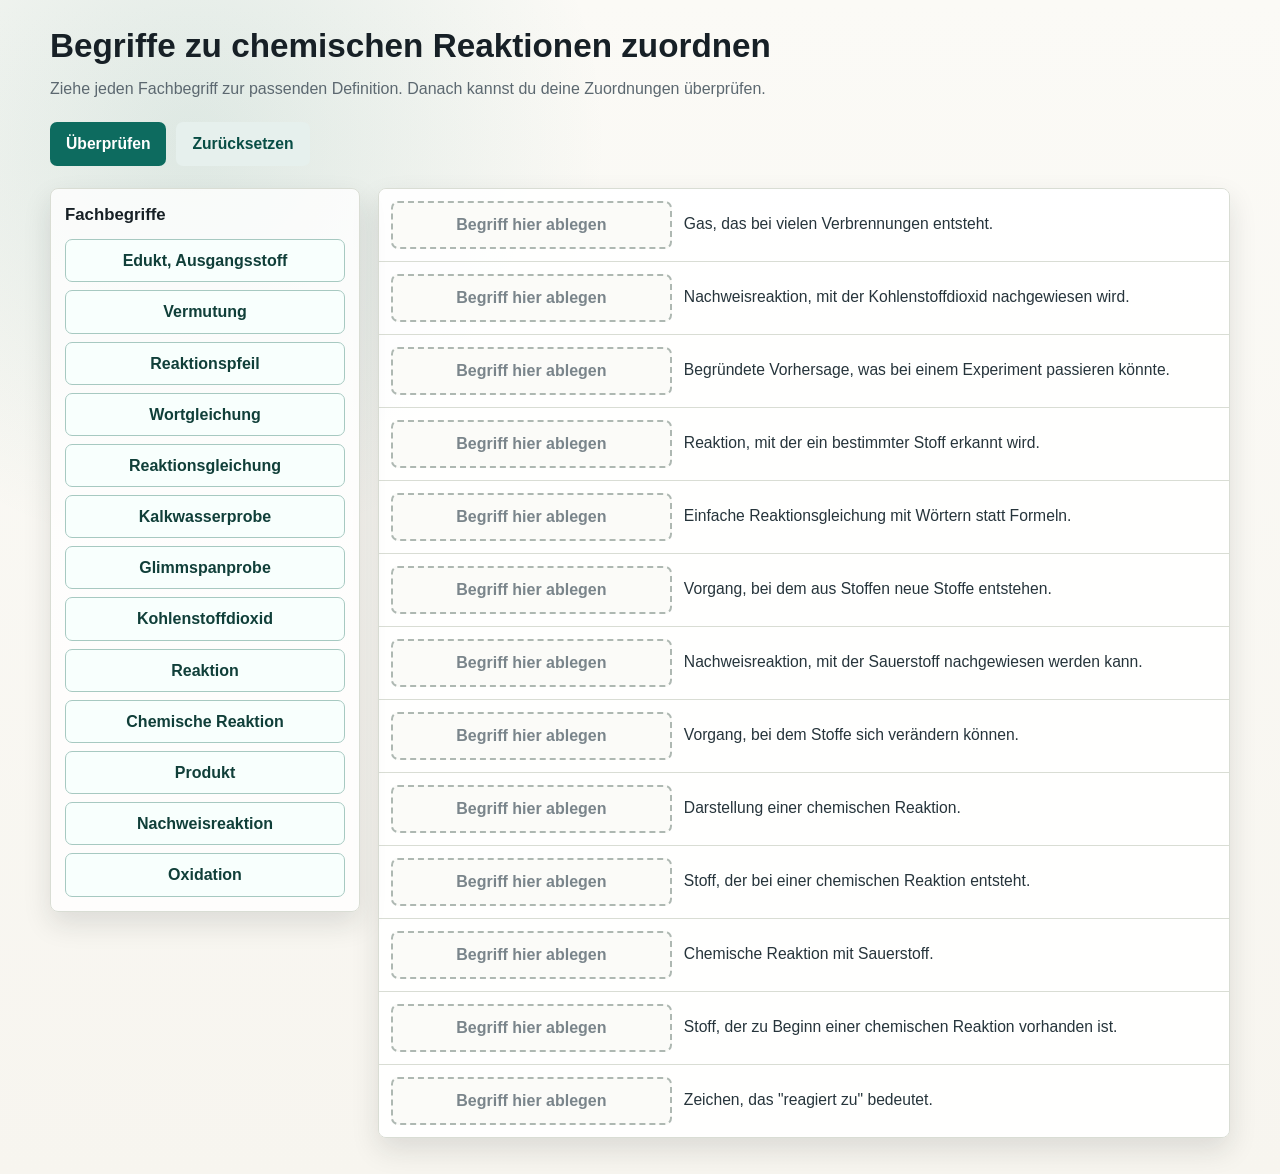
==== index.html @ 0dd18caa "Add files via upload" ====
<!doctype html>
<html lang="de">
<head>
  <meta charset="utf-8">
  <meta name="viewport" content="width=device-width, initial-scale=1">
  <title>Drag-and-Drop: Chemische Reaktionen</title>
  <style>
    :root {
      color-scheme: light;
      --ink: #172026;
      --muted: #5c6870;
      --paper: #f7f5ef;
      --panel: #ffffff;
      --line: #d9ddd4;
      --brand: #0d6b5f;
      --brand-dark: #084d45;
      --accent: #b35c18;
      --ok: #147d45;
      --ok-bg: #dff3e7;
      --bad: #b42318;
      --bad-bg: #fde2dd;
      --focus: #1d70b8;
      --shadow: 0 12px 28px rgba(22, 31, 36, 0.12);
    }

    * {
      box-sizing: border-box;
    }

    body {
      margin: 0;
      min-height: 100vh;
      background:
        radial-gradient(circle at 15% 12%, rgba(13, 107, 95, 0.12), transparent 26rem),
        linear-gradient(180deg, #fbfaf6 0%, var(--paper) 100%);
      color: var(--ink);
      font-family: Arial, Helvetica, sans-serif;
      line-height: 1.45;
    }

    .page {
      width: min(1180px, calc(100% - 32px));
      margin: 0 auto;
      padding: 28px 0 36px;
    }

    header {
      display: grid;
      gap: 12px;
      margin-bottom: 22px;
    }

    h1 {
      margin: 0;
      font-size: clamp(1.55rem, 2.6vw, 2.45rem);
      line-height: 1.1;
      letter-spacing: 0;
    }

    .intro {
      max-width: 760px;
      margin: 0;
      color: var(--muted);
      font-size: 1rem;
    }

    .toolbar {
      display: flex;
      flex-wrap: wrap;
      align-items: center;
      gap: 10px;
      margin: 18px 0 22px;
    }

    button {
      border: 0;
      border-radius: 7px;
      padding: 11px 16px;
      color: #fff;
      background: var(--brand);
      font: 700 0.98rem Arial, Helvetica, sans-serif;
      cursor: pointer;
      min-height: 44px;
    }

    button:hover {
      background: var(--brand-dark);
    }

    button:focus-visible,
    .term:focus-visible,
    .dropzone:focus-visible {
      outline: 3px solid var(--focus);
      outline-offset: 3px;
    }

    .secondary {
      color: var(--brand-dark);
      background: #e6f0ed;
    }

    .secondary:hover {
      background: #d7e7e2;
    }

    .result {
      min-height: 26px;
      color: var(--muted);
      font-weight: 700;
    }

    .workspace {
      display: grid;
      grid-template-columns: minmax(230px, 310px) minmax(0, 1fr);
      gap: 18px;
      align-items: start;
    }

    .bank,
    .definitions {
      background: rgba(255, 255, 255, 0.78);
      border: 1px solid var(--line);
      border-radius: 8px;
      box-shadow: var(--shadow);
    }

    .bank {
      position: sticky;
      top: 18px;
      padding: 14px;
    }

    h2 {
      margin: 0 0 12px;
      font-size: 1.05rem;
      letter-spacing: 0;
    }

    .term-list {
      display: grid;
      gap: 8px;
      min-height: 80px;
    }

    .term {
      display: flex;
      align-items: center;
      justify-content: center;
      min-height: 42px;
      width: 100%;
      border: 1px solid #a7c9c1;
      border-radius: 7px;
      padding: 9px 10px;
      background: #f8fffd;
      color: #103f39;
      font-weight: 700;
      text-align: center;
      cursor: grab;
      user-select: none;
      touch-action: none;
    }

    .term:active {
      cursor: grabbing;
    }

    .term.dragging {
      opacity: 0.55;
      transform: scale(0.98);
    }

    .definitions {
      overflow: hidden;
    }

    .definition-row {
      display: grid;
      grid-template-columns: minmax(210px, 34%) minmax(0, 1fr);
      gap: 12px;
      padding: 12px;
      border-bottom: 1px solid var(--line);
      background: rgba(255, 255, 255, 0.86);
    }

    .definition-row:last-child {
      border-bottom: 0;
    }

    .definition-text {
      display: flex;
      align-items: center;
      margin: 0;
      color: #26343b;
      font-size: 0.98rem;
    }

    .dropzone {
      display: flex;
      align-items: center;
      justify-content: center;
      min-height: 48px;
      border: 2px dashed #aeb8b2;
      border-radius: 7px;
      padding: 6px;
      background: #fbfbf8;
      transition: background 0.16s ease, border-color 0.16s ease;
    }

    .dropzone.empty::before {
      content: "Begriff hier ablegen";
      color: #7a858b;
      font-weight: 700;
    }

    .dropzone.over {
      border-color: var(--accent);
      background: #fff1e7;
    }

    .dropzone.correct {
      border-color: var(--ok);
      background: var(--ok-bg);
    }

    .dropzone.incorrect {
      border-color: var(--bad);
      background: var(--bad-bg);
    }

    .dropzone.correct .term {
      border-color: var(--ok);
      background: #f4fff7;
      color: #0c5f34;
    }

    .dropzone.incorrect .term {
      border-color: var(--bad);
      background: #fff7f5;
      color: #8f1f16;
    }

    @media (max-width: 830px) {
      .workspace {
        grid-template-columns: 1fr;
      }

      .bank {
        position: static;
      }

      .definition-row {
        grid-template-columns: 1fr;
      }
    }

    @media (max-width: 520px) {
      .page {
        width: min(100% - 20px, 1180px);
        padding-top: 18px;
      }

      .toolbar {
        align-items: stretch;
        flex-direction: column;
      }

      button {
        width: 100%;
      }
    }
  </style>
</head>
<body>
  <main class="page">
    <header>
      <h1>Begriffe zu chemischen Reaktionen zuordnen</h1>
      <p class="intro">Ziehe jeden Fachbegriff zur passenden Definition. Danach kannst du deine Zuordnungen überprüfen.</p>
    </header>

    <div class="toolbar" aria-label="Aktionen">
      <button id="checkButton" type="button">Überprüfen</button>
      <button id="resetButton" class="secondary" type="button">Zurücksetzen</button>
      <div id="result" class="result" aria-live="polite"></div>
    </div>

    <section class="workspace">
      <aside class="bank" aria-label="Fachbegriffe">
        <h2>Fachbegriffe</h2>
        <div id="termBank" class="term-list"></div>
      </aside>

      <section class="definitions" aria-label="Definitionen">
        <div id="definitionList"></div>
      </section>
    </section>
  </main>

  <script>
    const items = [
      {
        term: "Chemische Reaktion",
        definition: "Vorgang, bei dem aus Stoffen neue Stoffe entstehen."
      },
      {
        term: "Edukt, Ausgangsstoff",
        definition: "Stoff, der zu Beginn einer chemischen Reaktion vorhanden ist."
      },
      {
        term: "Glimmspanprobe",
        definition: "Nachweisreaktion, mit der Sauerstoff nachgewiesen werden kann."
      },
      {
        term: "Kalkwasserprobe",
        definition: "Nachweisreaktion, mit der Kohlenstoffdioxid nachgewiesen wird."
      },
      {
        term: "Kohlenstoffdioxid",
        definition: "Gas, das bei vielen Verbrennungen entsteht."
      },
      {
        term: "Nachweisreaktion",
        definition: "Reaktion, mit der ein bestimmter Stoff erkannt wird."
      },
      {
        term: "Oxidation",
        definition: "Chemische Reaktion mit Sauerstoff."
      },
      {
        term: "Produkt",
        definition: "Stoff, der bei einer chemischen Reaktion entsteht."
      },
      {
        term: "Reaktion",
        definition: "Vorgang, bei dem Stoffe sich verändern können."
      },
      {
        term: "Reaktionsgleichung",
        definition: "Darstellung einer chemischen Reaktion."
      },
      {
        term: "Reaktionspfeil",
        definition: "Zeichen, das \"reagiert zu\" bedeutet."
      },
      {
        term: "Vermutung",
        definition: "Begründete Vorhersage, was bei einem Experiment passieren könnte."
      },
      {
        term: "Wortgleichung",
        definition: "Einfache Reaktionsgleichung mit Wörtern statt Formeln."
      }
    ];

    const termBank = document.querySelector("#termBank");
    const definitionList = document.querySelector("#definitionList");
    const checkButton = document.querySelector("#checkButton");
    const resetButton = document.querySelector("#resetButton");
    const result = document.querySelector("#result");

    let draggedTerm = null;

    function shuffle(list) {
      const copy = [...list];
      for (let index = copy.length - 1; index > 0; index -= 1) {
        const randomIndex = Math.floor(Math.random() * (index + 1));
        [copy[index], copy[randomIndex]] = [copy[randomIndex], copy[index]];
      }
      return copy;
    }

    function makeTermCard(item) {
      const card = document.createElement("div");
      card.className = "term";
      card.draggable = true;
      card.tabIndex = 0;
      card.textContent = item.term;
      card.dataset.term = item.term;

      card.addEventListener("dragstart", (event) => {
        draggedTerm = card;
        card.classList.add("dragging");
        event.dataTransfer.setData("text/plain", item.term);
      });

      card.addEventListener("dragend", () => {
        card.classList.remove("dragging");
        draggedTerm = null;
      });

      card.addEventListener("keydown", (event) => {
        if (event.key === "Enter" || event.key === " ") {
          event.preventDefault();
          selectForKeyboard(card);
        }
      });

      return card;
    }

    function makeDropzone(item) {
      const zone = document.createElement("div");
      zone.className = "dropzone empty";
      zone.tabIndex = 0;
      zone.dataset.answer = item.term;
      zone.setAttribute("aria-label", "Ablagefeld für " + item.definition);

      zone.addEventListener("dragover", (event) => {
        event.preventDefault();
        zone.classList.add("over");
      });

      zone.addEventListener("dragleave", () => {
        zone.classList.remove("over");
      });

      zone.addEventListener("drop", (event) => {
        event.preventDefault();
        zone.classList.remove("over");
        if (draggedTerm) {
          placeTerm(zone, draggedTerm);
        }
      });

      zone.addEventListener("keydown", (event) => {
        const selected = document.querySelector(".term.selected");
        if ((event.key === "Enter" || event.key === " ") && selected) {
          event.preventDefault();
          placeTerm(zone, selected);
          selected.classList.remove("selected");
        }
      });

      return zone;
    }

    function selectForKeyboard(card) {
      document.querySelectorAll(".term.selected").forEach((term) => {
        term.classList.remove("selected");
      });
      card.classList.add("selected");
      result.textContent = "Wähle jetzt ein Ablagefeld aus und drücke Enter.";
    }

    function placeTerm(zone, card) {
      clearFeedback();

      if (zone.firstElementChild) {
        termBank.appendChild(zone.firstElementChild);
      }

      zone.appendChild(card);
      zone.classList.remove("empty");
      result.textContent = "";
    }

    function clearFeedback() {
      document.querySelectorAll(".dropzone").forEach((zone) => {
        zone.classList.remove("correct", "incorrect");
      });
    }

    function render() {
      termBank.innerHTML = "";
      definitionList.innerHTML = "";
      result.textContent = "";

      shuffle(items).forEach((item) => {
        termBank.appendChild(makeTermCard(item));
      });

      shuffle(items).forEach((item) => {
        const row = document.createElement("div");
        row.className = "definition-row";

        const zone = makeDropzone(item);
        const definition = document.createElement("p");
        definition.className = "definition-text";
        definition.textContent = item.definition;

        row.append(zone, definition);
        definitionList.appendChild(row);
      });
    }

    function checkAnswers() {
      let correct = 0;
      let answered = 0;

      document.querySelectorAll(".dropzone").forEach((zone) => {
        const card = zone.querySelector(".term");
        zone.classList.remove("correct", "incorrect");

        if (!card) {
          zone.classList.add("incorrect");
          return;
        }

        answered += 1;
        if (card.dataset.term === zone.dataset.answer) {
          correct += 1;
          zone.classList.add("correct");
        } else {
          zone.classList.add("incorrect");
        }
      });

      result.textContent = correct + " von " + items.length + " Zuordnungen richtig" +
        (answered < items.length ? " (" + (items.length - answered) + " fehlen noch)." : ".");
    }

    termBank.addEventListener("dragover", (event) => {
      event.preventDefault();
    });

    termBank.addEventListener("drop", (event) => {
      event.preventDefault();
      if (draggedTerm) {
        clearFeedback();
        termBank.appendChild(draggedTerm);
        result.textContent = "";
      }
    });

    checkButton.addEventListener("click", checkAnswers);
    resetButton.addEventListener("click", render);

    render();
  </script>
</body>
</html>
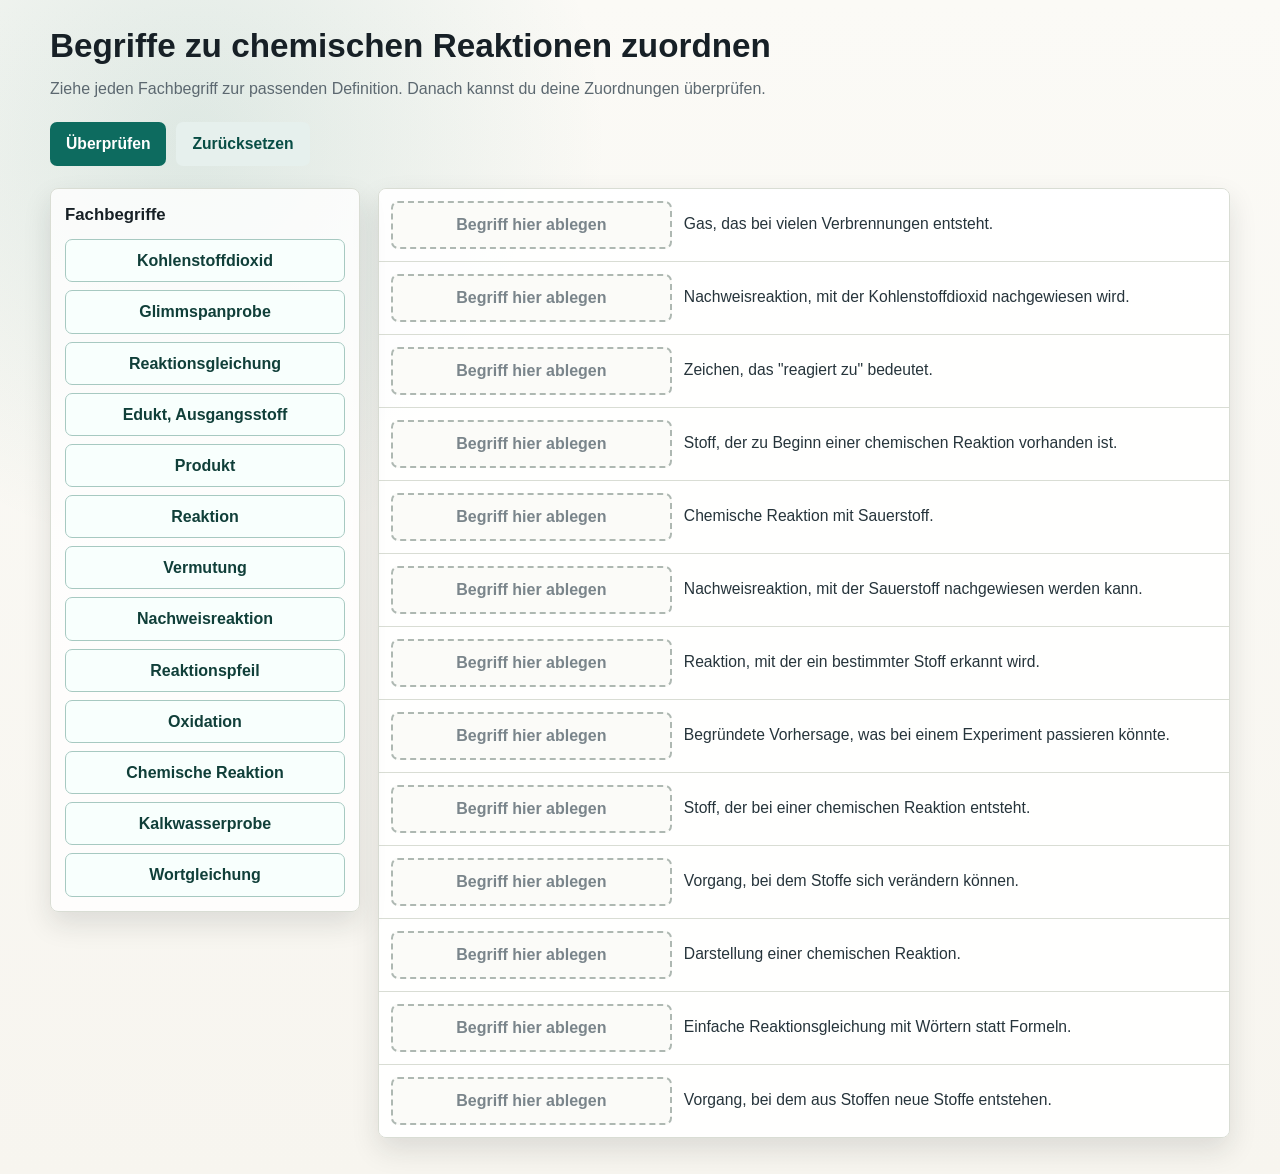
==== commit 1e45b7f8: "Add files via upload" ====
--- a/index.html
+++ b/index.html
@@ -169,6 +169,24 @@
       transform: scale(0.98);
     }
 
+    .term.pointer-dragging {
+      opacity: 0;
+    }
+
+    .term.selected {
+      border-color: var(--accent);
+      background: #fff1e7;
+    }
+
+    .drag-ghost {
+      position: fixed;
+      z-index: 1000;
+      width: min(280px, calc(100vw - 32px));
+      pointer-events: none;
+      box-shadow: 0 16px 30px rgba(22, 31, 36, 0.2);
+      transform: rotate(-1deg);
+    }
+
     .definitions {
       overflow: hidden;
     }
@@ -217,6 +235,11 @@
       background: #fff1e7;
     }
 
+    .bank.over {
+      border-color: var(--accent);
+      background: #fffaf5;
+    }
+
     .dropzone.correct {
       border-color: var(--ok);
       background: var(--ok-bg);
@@ -358,6 +381,7 @@
     const result = document.querySelector("#result");
 
     let draggedTerm = null;
+    let pointerDrag = null;
 
     function shuffle(list) {
       const copy = [...list];
@@ -376,7 +400,13 @@
       card.textContent = item.term;
       card.dataset.term = item.term;
 
+      card.addEventListener("pointerdown", startPointerDrag);
+
       card.addEventListener("dragstart", (event) => {
+        if (pointerDrag) {
+          event.preventDefault();
+          return;
+        }
         draggedTerm = card;
         card.classList.add("dragging");
         event.dataTransfer.setData("text/plain", item.term);
@@ -433,6 +463,121 @@
       return zone;
     }
 
+    function startPointerDrag(event) {
+      if (!event.isPrimary || (event.pointerType === "mouse" && event.button !== 0)) {
+        return;
+      }
+
+      const card = event.currentTarget;
+      const rect = card.getBoundingClientRect();
+      const ghost = card.cloneNode(true);
+
+      event.preventDefault();
+      card.setPointerCapture(event.pointerId);
+      clearFeedback();
+
+      ghost.classList.add("drag-ghost");
+      ghost.classList.remove("selected", "dragging", "pointer-dragging");
+      document.body.appendChild(ghost);
+
+      pointerDrag = {
+        card,
+        ghost,
+        pointerId: event.pointerId,
+        offsetX: event.clientX - rect.left,
+        offsetY: event.clientY - rect.top,
+        currentTarget: null
+      };
+
+      card.classList.add("pointer-dragging");
+      moveGhost(event.clientX, event.clientY);
+      updatePointerTarget(event.clientX, event.clientY);
+
+      card.addEventListener("pointermove", movePointerDrag);
+      card.addEventListener("pointerup", endPointerDrag);
+      card.addEventListener("pointercancel", cancelPointerDrag);
+    }
+
+    function movePointerDrag(event) {
+      if (!pointerDrag || event.pointerId !== pointerDrag.pointerId) {
+        return;
+      }
+
+      event.preventDefault();
+      moveGhost(event.clientX, event.clientY);
+      updatePointerTarget(event.clientX, event.clientY);
+    }
+
+    function endPointerDrag(event) {
+      if (!pointerDrag || event.pointerId !== pointerDrag.pointerId) {
+        return;
+      }
+
+      event.preventDefault();
+      const target = pointerDrag.currentTarget;
+      const card = pointerDrag.card;
+
+      cleanupPointerDrag();
+
+      if (target && target.classList.contains("dropzone")) {
+        placeTerm(target, card);
+      } else if (target && target.classList.contains("bank")) {
+        returnTermToBank(card);
+      }
+    }
+
+    function cancelPointerDrag(event) {
+      if (!pointerDrag || event.pointerId !== pointerDrag.pointerId) {
+        return;
+      }
+
+      cleanupPointerDrag();
+    }
+
+    function moveGhost(clientX, clientY) {
+      pointerDrag.ghost.style.left = clientX - pointerDrag.offsetX + "px";
+      pointerDrag.ghost.style.top = clientY - pointerDrag.offsetY + "px";
+    }
+
+    function updatePointerTarget(clientX, clientY) {
+      document.querySelectorAll(".dropzone.over, .bank.over").forEach((element) => {
+        element.classList.remove("over");
+      });
+
+      pointerDrag.ghost.style.display = "none";
+      const element = document.elementFromPoint(clientX, clientY);
+      pointerDrag.ghost.style.display = "";
+
+      const dropzone = element ? element.closest(".dropzone") : null;
+      const bank = element ? element.closest(".bank") : null;
+      const target = dropzone || bank;
+
+      pointerDrag.currentTarget = target;
+      if (target) {
+        target.classList.add("over");
+      }
+    }
+
+    function cleanupPointerDrag() {
+      const { card, ghost, pointerId } = pointerDrag;
+
+      document.querySelectorAll(".dropzone.over, .bank.over").forEach((element) => {
+        element.classList.remove("over");
+      });
+
+      card.classList.remove("pointer-dragging");
+      card.removeEventListener("pointermove", movePointerDrag);
+      card.removeEventListener("pointerup", endPointerDrag);
+      card.removeEventListener("pointercancel", cancelPointerDrag);
+
+      if (card.hasPointerCapture(pointerId)) {
+        card.releasePointerCapture(pointerId);
+      }
+
+      ghost.remove();
+      pointerDrag = null;
+    }
+
     function selectForKeyboard(card) {
       document.querySelectorAll(".term.selected").forEach((term) => {
         term.classList.remove("selected");
@@ -449,8 +594,21 @@
       }
 
       zone.appendChild(card);
-      zone.classList.remove("empty");
+      updateEmptyDropzones();
       result.textContent = "";
+    }
+
+    function returnTermToBank(card) {
+      clearFeedback();
+      termBank.appendChild(card);
+      updateEmptyDropzones();
+      result.textContent = "";
+    }
+
+    function updateEmptyDropzones() {
+      document.querySelectorAll(".dropzone").forEach((zone) => {
+        zone.classList.toggle("empty", !zone.querySelector(".term"));
+      });
     }
 
     function clearFeedback() {
@@ -515,9 +673,7 @@
     termBank.addEventListener("drop", (event) => {
       event.preventDefault();
       if (draggedTerm) {
-        clearFeedback();
-        termBank.appendChild(draggedTerm);
-        result.textContent = "";
+        returnTermToBank(draggedTerm);
       }
     });
 
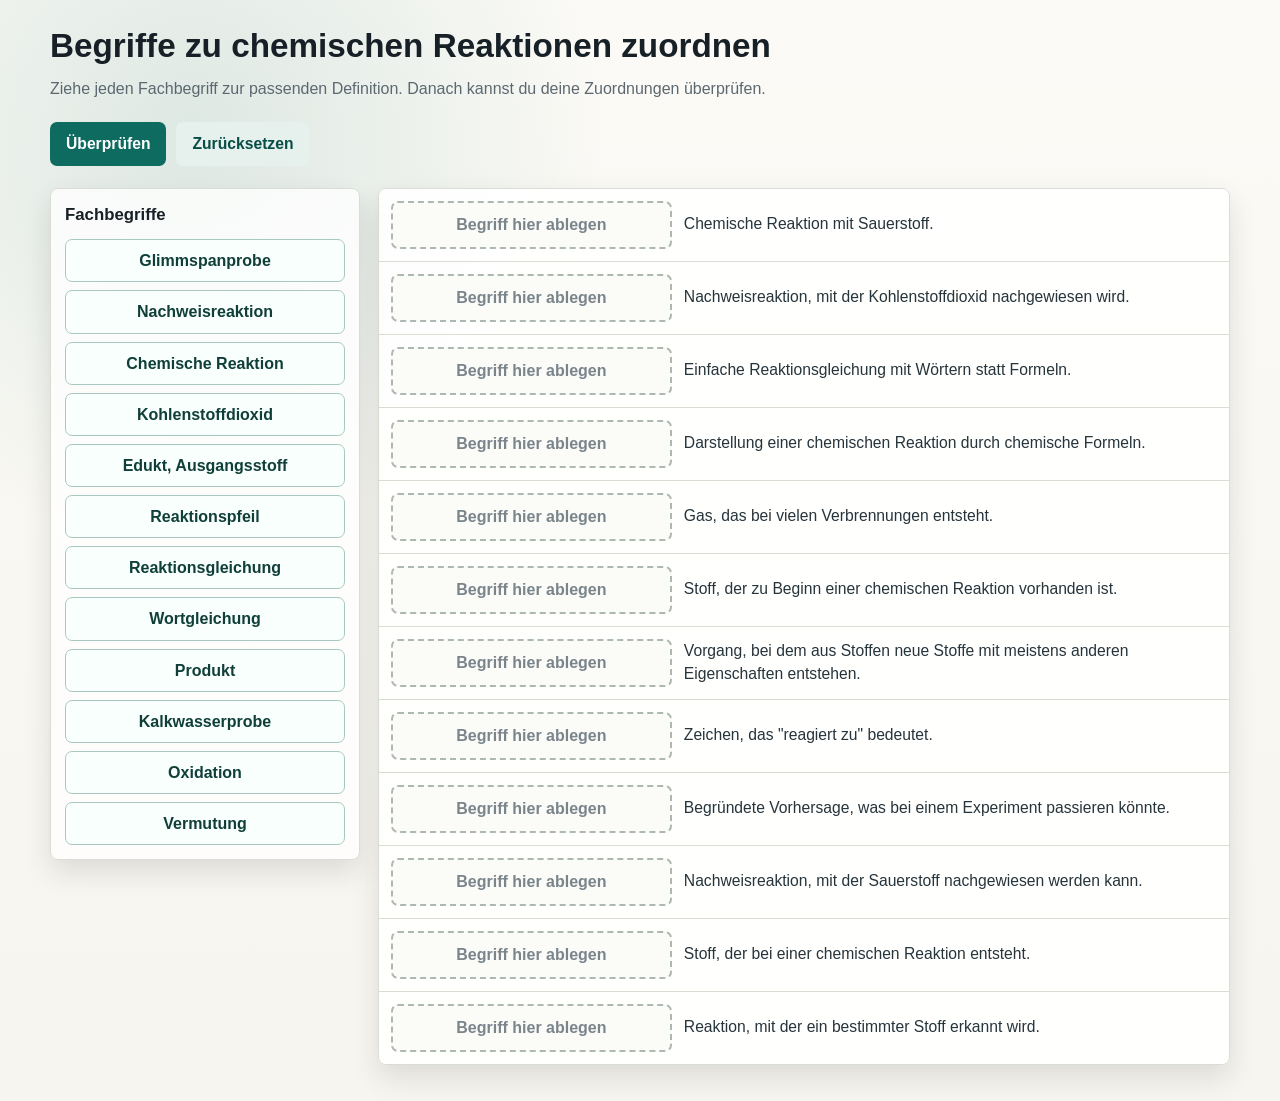
==== commit 29373c10: "Add files via upload" ====
--- a/index.html
+++ b/index.html
@@ -322,7 +322,7 @@
     const items = [
       {
         term: "Chemische Reaktion",
-        definition: "Vorgang, bei dem aus Stoffen neue Stoffe entstehen."
+        definition: "Vorgang, bei dem aus Stoffen neue Stoffe mit meistens anderen Eigenschaften entstehen."
       },
       {
         term: "Edukt, Ausgangsstoff",
@@ -353,12 +353,8 @@
         definition: "Stoff, der bei einer chemischen Reaktion entsteht."
       },
       {
-        term: "Reaktion",
-        definition: "Vorgang, bei dem Stoffe sich verändern können."
-      },
-      {
         term: "Reaktionsgleichung",
-        definition: "Darstellung einer chemischen Reaktion."
+        definition: "Darstellung einer chemischen Reaktion durch chemische Formeln."
       },
       {
         term: "Reaktionspfeil",
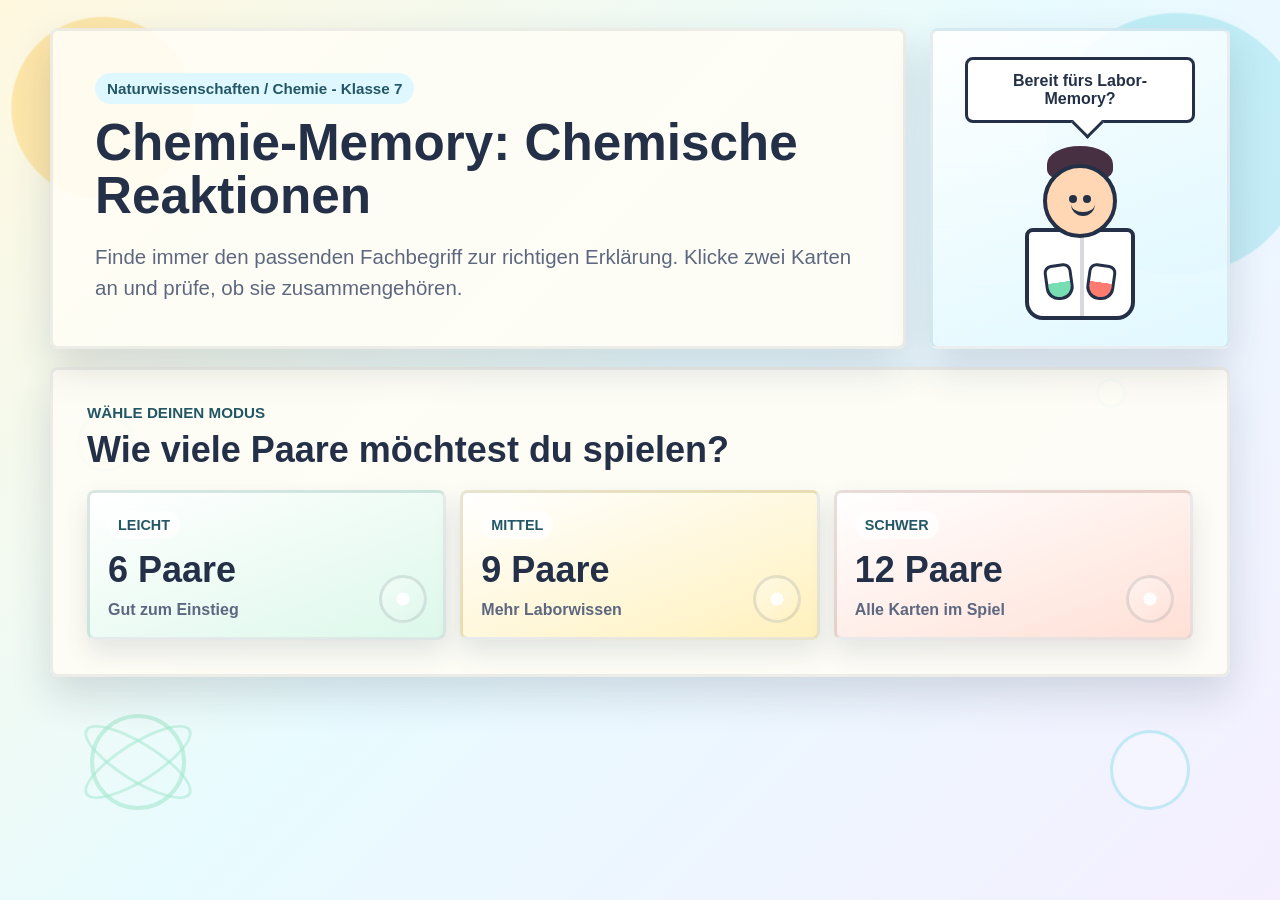
==== commit 2756d25a: "Add files via upload" ====
--- a/index.html
+++ b/index.html
@@ -1,682 +1,116 @@
-<!doctype html>
+<!DOCTYPE html>
 <html lang="de">
 <head>
-  <meta charset="utf-8">
-  <meta name="viewport" content="width=device-width, initial-scale=1">
-  <title>Drag-and-Drop: Chemische Reaktionen</title>
-  <style>
-    :root {
-      color-scheme: light;
-      --ink: #172026;
-      --muted: #5c6870;
-      --paper: #f7f5ef;
-      --panel: #ffffff;
-      --line: #d9ddd4;
-      --brand: #0d6b5f;
-      --brand-dark: #084d45;
-      --accent: #b35c18;
-      --ok: #147d45;
-      --ok-bg: #dff3e7;
-      --bad: #b42318;
-      --bad-bg: #fde2dd;
-      --focus: #1d70b8;
-      --shadow: 0 12px 28px rgba(22, 31, 36, 0.12);
-    }
-
-    * {
-      box-sizing: border-box;
-    }
-
-    body {
-      margin: 0;
-      min-height: 100vh;
-      background:
-        radial-gradient(circle at 15% 12%, rgba(13, 107, 95, 0.12), transparent 26rem),
-        linear-gradient(180deg, #fbfaf6 0%, var(--paper) 100%);
-      color: var(--ink);
-      font-family: Arial, Helvetica, sans-serif;
-      line-height: 1.45;
-    }
-
-    .page {
-      width: min(1180px, calc(100% - 32px));
-      margin: 0 auto;
-      padding: 28px 0 36px;
-    }
-
-    header {
-      display: grid;
-      gap: 12px;
-      margin-bottom: 22px;
-    }
-
-    h1 {
-      margin: 0;
-      font-size: clamp(1.55rem, 2.6vw, 2.45rem);
-      line-height: 1.1;
-      letter-spacing: 0;
-    }
-
-    .intro {
-      max-width: 760px;
-      margin: 0;
-      color: var(--muted);
-      font-size: 1rem;
-    }
-
-    .toolbar {
-      display: flex;
-      flex-wrap: wrap;
-      align-items: center;
-      gap: 10px;
-      margin: 18px 0 22px;
-    }
-
-    button {
-      border: 0;
-      border-radius: 7px;
-      padding: 11px 16px;
-      color: #fff;
-      background: var(--brand);
-      font: 700 0.98rem Arial, Helvetica, sans-serif;
-      cursor: pointer;
-      min-height: 44px;
-    }
-
-    button:hover {
-      background: var(--brand-dark);
-    }
-
-    button:focus-visible,
-    .term:focus-visible,
-    .dropzone:focus-visible {
-      outline: 3px solid var(--focus);
-      outline-offset: 3px;
-    }
-
-    .secondary {
-      color: var(--brand-dark);
-      background: #e6f0ed;
-    }
-
-    .secondary:hover {
-      background: #d7e7e2;
-    }
-
-    .result {
-      min-height: 26px;
-      color: var(--muted);
-      font-weight: 700;
-    }
-
-    .workspace {
-      display: grid;
-      grid-template-columns: minmax(230px, 310px) minmax(0, 1fr);
-      gap: 18px;
-      align-items: start;
-    }
-
-    .bank,
-    .definitions {
-      background: rgba(255, 255, 255, 0.78);
-      border: 1px solid var(--line);
-      border-radius: 8px;
-      box-shadow: var(--shadow);
-    }
-
-    .bank {
-      position: sticky;
-      top: 18px;
-      padding: 14px;
-    }
-
-    h2 {
-      margin: 0 0 12px;
-      font-size: 1.05rem;
-      letter-spacing: 0;
-    }
-
-    .term-list {
-      display: grid;
-      gap: 8px;
-      min-height: 80px;
-    }
-
-    .term {
-      display: flex;
-      align-items: center;
-      justify-content: center;
-      min-height: 42px;
-      width: 100%;
-      border: 1px solid #a7c9c1;
-      border-radius: 7px;
-      padding: 9px 10px;
-      background: #f8fffd;
-      color: #103f39;
-      font-weight: 700;
-      text-align: center;
-      cursor: grab;
-      user-select: none;
-      touch-action: none;
-    }
-
-    .term:active {
-      cursor: grabbing;
-    }
-
-    .term.dragging {
-      opacity: 0.55;
-      transform: scale(0.98);
-    }
-
-    .term.pointer-dragging {
-      opacity: 0;
-    }
-
-    .term.selected {
-      border-color: var(--accent);
-      background: #fff1e7;
-    }
-
-    .drag-ghost {
-      position: fixed;
-      z-index: 1000;
-      width: min(280px, calc(100vw - 32px));
-      pointer-events: none;
-      box-shadow: 0 16px 30px rgba(22, 31, 36, 0.2);
-      transform: rotate(-1deg);
-    }
-
-    .definitions {
-      overflow: hidden;
-    }
-
-    .definition-row {
-      display: grid;
-      grid-template-columns: minmax(210px, 34%) minmax(0, 1fr);
-      gap: 12px;
-      padding: 12px;
-      border-bottom: 1px solid var(--line);
-      background: rgba(255, 255, 255, 0.86);
-    }
-
-    .definition-row:last-child {
-      border-bottom: 0;
-    }
-
-    .definition-text {
-      display: flex;
-      align-items: center;
-      margin: 0;
-      color: #26343b;
-      font-size: 0.98rem;
-    }
-
-    .dropzone {
-      display: flex;
-      align-items: center;
-      justify-content: center;
-      min-height: 48px;
-      border: 2px dashed #aeb8b2;
-      border-radius: 7px;
-      padding: 6px;
-      background: #fbfbf8;
-      transition: background 0.16s ease, border-color 0.16s ease;
-    }
-
-    .dropzone.empty::before {
-      content: "Begriff hier ablegen";
-      color: #7a858b;
-      font-weight: 700;
-    }
-
-    .dropzone.over {
-      border-color: var(--accent);
-      background: #fff1e7;
-    }
-
-    .bank.over {
-      border-color: var(--accent);
-      background: #fffaf5;
-    }
-
-    .dropzone.correct {
-      border-color: var(--ok);
-      background: var(--ok-bg);
-    }
-
-    .dropzone.incorrect {
-      border-color: var(--bad);
-      background: var(--bad-bg);
-    }
-
-    .dropzone.correct .term {
-      border-color: var(--ok);
-      background: #f4fff7;
-      color: #0c5f34;
-    }
-
-    .dropzone.incorrect .term {
-      border-color: var(--bad);
-      background: #fff7f5;
-      color: #8f1f16;
-    }
-
-    @media (max-width: 830px) {
-      .workspace {
-        grid-template-columns: 1fr;
-      }
-
-      .bank {
-        position: static;
-      }
-
-      .definition-row {
-        grid-template-columns: 1fr;
-      }
-    }
-
-    @media (max-width: 520px) {
-      .page {
-        width: min(100% - 20px, 1180px);
-        padding-top: 18px;
-      }
-
-      .toolbar {
-        align-items: stretch;
-        flex-direction: column;
-      }
-
-      button {
-        width: 100%;
-      }
-    }
-  </style>
+  <meta charset="UTF-8">
+  <meta name="viewport" content="width=device-width, initial-scale=1.0">
+  <title>Chemie-Memory: Chemische Reaktionen</title>
+  <link rel="stylesheet" href="style.css">
 </head>
 <body>
-  <main class="page">
-    <header>
-      <h1>Begriffe zu chemischen Reaktionen zuordnen</h1>
-      <p class="intro">Ziehe jeden Fachbegriff zur passenden Definition. Danach kannst du deine Zuordnungen überprüfen.</p>
+  <div class="lab-background" aria-hidden="true">
+    <span class="bubble bubble-one"></span>
+    <span class="bubble bubble-two"></span>
+    <span class="bubble bubble-three"></span>
+    <span class="atom-doodle"></span>
+  </div>
+
+  <main class="page-shell">
+    <header class="hero">
+      <section class="intro">
+        <p class="eyebrow">Naturwissenschaften / Chemie - Klasse 7</p>
+        <h1>Chemie-Memory: Chemische Reaktionen</h1>
+        <p class="instruction">
+          Finde immer den passenden Fachbegriff zur richtigen Erklärung. Klicke zwei Karten an und prüfe, ob sie zusammengehören.
+        </p>
+      </section>
+
+      <aside class="mascot-card" aria-label="Comic-Laborfigur">
+        <div class="speech-bubble">Bereit fürs Labor-Memory?</div>
+        <div class="chemist" aria-hidden="true">
+          <div class="chemist-hair"></div>
+          <div class="chemist-head">
+            <span class="eye eye-left"></span>
+            <span class="eye eye-right"></span>
+            <span class="smile"></span>
+          </div>
+          <div class="chemist-body">
+            <span class="coat-line"></span>
+            <span class="flask flask-left"></span>
+            <span class="flask flask-right"></span>
+          </div>
+        </div>
+      </aside>
     </header>
 
-    <div class="toolbar" aria-label="Aktionen">
-      <button id="checkButton" type="button">Überprüfen</button>
-      <button id="resetButton" class="secondary" type="button">Zurücksetzen</button>
-      <div id="result" class="result" aria-live="polite"></div>
-    </div>
+    <section class="start-screen" id="startScreen" aria-labelledby="modeTitle">
+      <div class="start-panel">
+        <p class="section-kicker">Wähle deinen Modus</p>
+        <h2 id="modeTitle">Wie viele Paare möchtest du spielen?</h2>
+        <div class="mode-grid">
+          <button class="mode-card mode-easy" type="button" data-pairs="6">
+            <span class="mode-name">Leicht</span>
+            <strong>6 Paare</strong>
+            <span class="mode-note">Gut zum Einstieg</span>
+          </button>
+          <button class="mode-card mode-medium" type="button" data-pairs="9">
+            <span class="mode-name">Mittel</span>
+            <strong>9 Paare</strong>
+            <span class="mode-note">Mehr Laborwissen</span>
+          </button>
+          <button class="mode-card mode-hard" type="button" data-pairs="12">
+            <span class="mode-name">Schwer</span>
+            <strong>12 Paare</strong>
+            <span class="mode-note">Alle Karten im Spiel</span>
+          </button>
+        </div>
+      </div>
+    </section>
 
-    <section class="workspace">
-      <aside class="bank" aria-label="Fachbegriffe">
-        <h2>Fachbegriffe</h2>
-        <div id="termBank" class="term-list"></div>
-      </aside>
+    <section class="game-screen" id="gameScreen" hidden>
+      <section class="toolbar" aria-label="Spielstand">
+        <div class="score-pill">
+          <span class="score-label">Modus</span>
+          <strong id="modeOutput">Leicht</strong>
+        </div>
+        <div class="score-pill">
+          <span class="score-label">Versuche</span>
+          <strong id="attempts">0</strong>
+        </div>
+        <div class="score-pill">
+          <span class="score-label">Gefundene Paare</span>
+          <strong><span id="matches">0</span> / <span id="totalPairs">6</span></strong>
+        </div>
+        <button class="home-button" id="homeButton" type="button">Zur Startseite</button>
+        <button class="restart-button" id="restartButton" type="button">Neu starten</button>
+      </section>
 
-      <section class="definitions" aria-label="Definitionen">
-        <div id="definitionList"></div>
+      <section class="message" id="message" aria-live="polite">
+        Viel Erfolg! Suche zuerst eine Karte mit Begriff und dann die passende Erklärung.
       </section>
+
+      <section class="game-board" id="gameBoard" aria-label="Memory-Karten"></section>
     </section>
   </main>
 
-  <script>
-    const items = [
-      {
-        term: "Chemische Reaktion",
-        definition: "Vorgang, bei dem aus Stoffen neue Stoffe mit meistens anderen Eigenschaften entstehen."
-      },
-      {
-        term: "Edukt, Ausgangsstoff",
-        definition: "Stoff, der zu Beginn einer chemischen Reaktion vorhanden ist."
-      },
-      {
-        term: "Glimmspanprobe",
-        definition: "Nachweisreaktion, mit der Sauerstoff nachgewiesen werden kann."
-      },
-      {
-        term: "Kalkwasserprobe",
-        definition: "Nachweisreaktion, mit der Kohlenstoffdioxid nachgewiesen wird."
-      },
-      {
-        term: "Kohlenstoffdioxid",
-        definition: "Gas, das bei vielen Verbrennungen entsteht."
-      },
-      {
-        term: "Nachweisreaktion",
-        definition: "Reaktion, mit der ein bestimmter Stoff erkannt wird."
-      },
-      {
-        term: "Oxidation",
-        definition: "Chemische Reaktion mit Sauerstoff."
-      },
-      {
-        term: "Produkt",
-        definition: "Stoff, der bei einer chemischen Reaktion entsteht."
-      },
-      {
-        term: "Reaktionsgleichung",
-        definition: "Darstellung einer chemischen Reaktion durch chemische Formeln."
-      },
-      {
-        term: "Reaktionspfeil",
-        definition: "Zeichen, das \"reagiert zu\" bedeutet."
-      },
-      {
-        term: "Vermutung",
-        definition: "Begründete Vorhersage, was bei einem Experiment passieren könnte."
-      },
-      {
-        term: "Wortgleichung",
-        definition: "Einfache Reaktionsgleichung mit Wörtern statt Formeln."
-      }
-    ];
+  <template id="cardTemplate">
+    <button class="memory-card" type="button">
+      <span class="card-inner">
+        <span class="card-face card-back" aria-hidden="true">
+          <span class="card-symbol">?</span>
+          <span class="test-tube">
+            <span class="liquid"></span>
+            <span class="tiny-bubble tiny-bubble-one"></span>
+            <span class="tiny-bubble tiny-bubble-two"></span>
+          </span>
+        </span>
+        <span class="card-face card-front">
+          <span class="card-type"></span>
+          <span class="card-text"></span>
+        </span>
+      </span>
+    </button>
+  </template>
 
-    const termBank = document.querySelector("#termBank");
-    const definitionList = document.querySelector("#definitionList");
-    const checkButton = document.querySelector("#checkButton");
-    const resetButton = document.querySelector("#resetButton");
-    const result = document.querySelector("#result");
-
-    let draggedTerm = null;
-    let pointerDrag = null;
-
-    function shuffle(list) {
-      const copy = [...list];
-      for (let index = copy.length - 1; index > 0; index -= 1) {
-        const randomIndex = Math.floor(Math.random() * (index + 1));
-        [copy[index], copy[randomIndex]] = [copy[randomIndex], copy[index]];
-      }
-      return copy;
-    }
-
-    function makeTermCard(item) {
-      const card = document.createElement("div");
-      card.className = "term";
-      card.draggable = true;
-      card.tabIndex = 0;
-      card.textContent = item.term;
-      card.dataset.term = item.term;
-
-      card.addEventListener("pointerdown", startPointerDrag);
-
-      card.addEventListener("dragstart", (event) => {
-        if (pointerDrag) {
-          event.preventDefault();
-          return;
-        }
-        draggedTerm = card;
-        card.classList.add("dragging");
-        event.dataTransfer.setData("text/plain", item.term);
-      });
-
-      card.addEventListener("dragend", () => {
-        card.classList.remove("dragging");
-        draggedTerm = null;
-      });
-
-      card.addEventListener("keydown", (event) => {
-        if (event.key === "Enter" || event.key === " ") {
-          event.preventDefault();
-          selectForKeyboard(card);
-        }
-      });
-
-      return card;
-    }
-
-    function makeDropzone(item) {
-      const zone = document.createElement("div");
-      zone.className = "dropzone empty";
-      zone.tabIndex = 0;
-      zone.dataset.answer = item.term;
-      zone.setAttribute("aria-label", "Ablagefeld für " + item.definition);
-
-      zone.addEventListener("dragover", (event) => {
-        event.preventDefault();
-        zone.classList.add("over");
-      });
-
-      zone.addEventListener("dragleave", () => {
-        zone.classList.remove("over");
-      });
-
-      zone.addEventListener("drop", (event) => {
-        event.preventDefault();
-        zone.classList.remove("over");
-        if (draggedTerm) {
-          placeTerm(zone, draggedTerm);
-        }
-      });
-
-      zone.addEventListener("keydown", (event) => {
-        const selected = document.querySelector(".term.selected");
-        if ((event.key === "Enter" || event.key === " ") && selected) {
-          event.preventDefault();
-          placeTerm(zone, selected);
-          selected.classList.remove("selected");
-        }
-      });
-
-      return zone;
-    }
-
-    function startPointerDrag(event) {
-      if (!event.isPrimary || (event.pointerType === "mouse" && event.button !== 0)) {
-        return;
-      }
-
-      const card = event.currentTarget;
-      const rect = card.getBoundingClientRect();
-      const ghost = card.cloneNode(true);
-
-      event.preventDefault();
-      card.setPointerCapture(event.pointerId);
-      clearFeedback();
-
-      ghost.classList.add("drag-ghost");
-      ghost.classList.remove("selected", "dragging", "pointer-dragging");
-      document.body.appendChild(ghost);
-
-      pointerDrag = {
-        card,
-        ghost,
-        pointerId: event.pointerId,
-        offsetX: event.clientX - rect.left,
-        offsetY: event.clientY - rect.top,
-        currentTarget: null
-      };
-
-      card.classList.add("pointer-dragging");
-      moveGhost(event.clientX, event.clientY);
-      updatePointerTarget(event.clientX, event.clientY);
-
-      card.addEventListener("pointermove", movePointerDrag);
-      card.addEventListener("pointerup", endPointerDrag);
-      card.addEventListener("pointercancel", cancelPointerDrag);
-    }
-
-    function movePointerDrag(event) {
-      if (!pointerDrag || event.pointerId !== pointerDrag.pointerId) {
-        return;
-      }
-
-      event.preventDefault();
-      moveGhost(event.clientX, event.clientY);
-      updatePointerTarget(event.clientX, event.clientY);
-    }
-
-    function endPointerDrag(event) {
-      if (!pointerDrag || event.pointerId !== pointerDrag.pointerId) {
-        return;
-      }
-
-      event.preventDefault();
-      const target = pointerDrag.currentTarget;
-      const card = pointerDrag.card;
-
-      cleanupPointerDrag();
-
-      if (target && target.classList.contains("dropzone")) {
-        placeTerm(target, card);
-      } else if (target && target.classList.contains("bank")) {
-        returnTermToBank(card);
-      }
-    }
-
-    function cancelPointerDrag(event) {
-      if (!pointerDrag || event.pointerId !== pointerDrag.pointerId) {
-        return;
-      }
-
-      cleanupPointerDrag();
-    }
-
-    function moveGhost(clientX, clientY) {
-      pointerDrag.ghost.style.left = clientX - pointerDrag.offsetX + "px";
-      pointerDrag.ghost.style.top = clientY - pointerDrag.offsetY + "px";
-    }
-
-    function updatePointerTarget(clientX, clientY) {
-      document.querySelectorAll(".dropzone.over, .bank.over").forEach((element) => {
-        element.classList.remove("over");
-      });
-
-      pointerDrag.ghost.style.display = "none";
-      const element = document.elementFromPoint(clientX, clientY);
-      pointerDrag.ghost.style.display = "";
-
-      const dropzone = element ? element.closest(".dropzone") : null;
-      const bank = element ? element.closest(".bank") : null;
-      const target = dropzone || bank;
-
-      pointerDrag.currentTarget = target;
-      if (target) {
-        target.classList.add("over");
-      }
-    }
-
-    function cleanupPointerDrag() {
-      const { card, ghost, pointerId } = pointerDrag;
-
-      document.querySelectorAll(".dropzone.over, .bank.over").forEach((element) => {
-        element.classList.remove("over");
-      });
-
-      card.classList.remove("pointer-dragging");
-      card.removeEventListener("pointermove", movePointerDrag);
-      card.removeEventListener("pointerup", endPointerDrag);
-      card.removeEventListener("pointercancel", cancelPointerDrag);
-
-      if (card.hasPointerCapture(pointerId)) {
-        card.releasePointerCapture(pointerId);
-      }
-
-      ghost.remove();
-      pointerDrag = null;
-    }
-
-    function selectForKeyboard(card) {
-      document.querySelectorAll(".term.selected").forEach((term) => {
-        term.classList.remove("selected");
-      });
-      card.classList.add("selected");
-      result.textContent = "Wähle jetzt ein Ablagefeld aus und drücke Enter.";
-    }
-
-    function placeTerm(zone, card) {
-      clearFeedback();
-
-      if (zone.firstElementChild) {
-        termBank.appendChild(zone.firstElementChild);
-      }
-
-      zone.appendChild(card);
-      updateEmptyDropzones();
-      result.textContent = "";
-    }
-
-    function returnTermToBank(card) {
-      clearFeedback();
-      termBank.appendChild(card);
-      updateEmptyDropzones();
-      result.textContent = "";
-    }
-
-    function updateEmptyDropzones() {
-      document.querySelectorAll(".dropzone").forEach((zone) => {
-        zone.classList.toggle("empty", !zone.querySelector(".term"));
-      });
-    }
-
-    function clearFeedback() {
-      document.querySelectorAll(".dropzone").forEach((zone) => {
-        zone.classList.remove("correct", "incorrect");
-      });
-    }
-
-    function render() {
-      termBank.innerHTML = "";
-      definitionList.innerHTML = "";
-      result.textContent = "";
-
-      shuffle(items).forEach((item) => {
-        termBank.appendChild(makeTermCard(item));
-      });
-
-      shuffle(items).forEach((item) => {
-        const row = document.createElement("div");
-        row.className = "definition-row";
-
-        const zone = makeDropzone(item);
-        const definition = document.createElement("p");
-        definition.className = "definition-text";
-        definition.textContent = item.definition;
-
-        row.append(zone, definition);
-        definitionList.appendChild(row);
-      });
-    }
-
-    function checkAnswers() {
-      let correct = 0;
-      let answered = 0;
-
-      document.querySelectorAll(".dropzone").forEach((zone) => {
-        const card = zone.querySelector(".term");
-        zone.classList.remove("correct", "incorrect");
-
-        if (!card) {
-          zone.classList.add("incorrect");
-          return;
-        }
-
-        answered += 1;
-        if (card.dataset.term === zone.dataset.answer) {
-          correct += 1;
-          zone.classList.add("correct");
-        } else {
-          zone.classList.add("incorrect");
-        }
-      });
-
-      result.textContent = correct + " von " + items.length + " Zuordnungen richtig" +
-        (answered < items.length ? " (" + (items.length - answered) + " fehlen noch)." : ".");
-    }
-
-    termBank.addEventListener("dragover", (event) => {
-      event.preventDefault();
-    });
-
-    termBank.addEventListener("drop", (event) => {
-      event.preventDefault();
-      if (draggedTerm) {
-        returnTermToBank(draggedTerm);
-      }
-    });
-
-    checkButton.addEventListener("click", checkAnswers);
-    resetButton.addEventListener("click", render);
-
-    render();
-  </script>
+  <script src="script.js"></script>
 </body>
 </html>
--- a/style.css
+++ b/style.css
@@ -0,0 +1,734 @@
+:root {
+  --ink: #243047;
+  --muted: #5d6880;
+  --paper: #fffdf5;
+  --aqua: #31c7d9;
+  --mint: #77ddb3;
+  --lemon: #ffd166;
+  --coral: #ff7b70;
+  --berry: #8b5cf6;
+  --sky: #dff8ff;
+  --success: #1f9d6a;
+  --success-soft: #dff8e9;
+  --shadow: 0 18px 40px rgba(36, 48, 71, 0.16);
+}
+
+* {
+  box-sizing: border-box;
+}
+
+[hidden] {
+  display: none !important;
+}
+
+body {
+  min-height: 100vh;
+  margin: 0;
+  color: var(--ink);
+  font-family: "Trebuchet MS", "Segoe UI", Arial, sans-serif;
+  background:
+    radial-gradient(circle at 8% 12%, rgba(255, 209, 102, 0.46) 0 90px, transparent 92px),
+    radial-gradient(circle at 92% 16%, rgba(49, 199, 217, 0.22) 0 130px, transparent 132px),
+    linear-gradient(135deg, #fff8df 0%, #e8fbff 48%, #f5efff 100%);
+  overflow-x: hidden;
+}
+
+button {
+  font: inherit;
+}
+
+.page-shell {
+  position: relative;
+  z-index: 1;
+  width: min(1180px, calc(100% - 28px));
+  margin: 0 auto;
+  padding: 28px 0 42px;
+}
+
+.lab-background {
+  position: fixed;
+  inset: 0;
+  pointer-events: none;
+  overflow: hidden;
+}
+
+.bubble,
+.atom-doodle {
+  position: absolute;
+  opacity: 0.65;
+}
+
+.bubble {
+  border: 3px solid rgba(49, 199, 217, 0.4);
+  border-radius: 50%;
+  background: rgba(255, 255, 255, 0.35);
+}
+
+.bubble-one {
+  width: 58px;
+  height: 58px;
+  left: 6%;
+  top: 46%;
+}
+
+.bubble-two {
+  width: 30px;
+  height: 30px;
+  right: 12%;
+  top: 42%;
+}
+
+.bubble-three {
+  width: 80px;
+  height: 80px;
+  right: 7%;
+  bottom: 10%;
+}
+
+.atom-doodle {
+  width: 96px;
+  height: 96px;
+  left: 7%;
+  bottom: 10%;
+  border: 4px solid rgba(119, 221, 179, 0.55);
+  border-radius: 50%;
+}
+
+.atom-doodle::before,
+.atom-doodle::after {
+  content: "";
+  position: absolute;
+  inset: 24px -18px;
+  border: 3px solid rgba(119, 221, 179, 0.5);
+  border-radius: 50%;
+}
+
+.atom-doodle::before {
+  transform: rotate(32deg);
+}
+
+.atom-doodle::after {
+  transform: rotate(-32deg);
+}
+
+.hero {
+  display: grid;
+  grid-template-columns: minmax(0, 1fr) 300px;
+  gap: 24px;
+  align-items: stretch;
+  margin-bottom: 18px;
+}
+
+.intro,
+.mascot-card,
+.start-panel,
+.toolbar,
+.message {
+  border: 3px solid rgba(36, 48, 71, 0.08);
+  border-radius: 8px;
+  background: rgba(255, 253, 245, 0.9);
+  box-shadow: var(--shadow);
+}
+
+.intro {
+  padding: clamp(24px, 4vw, 42px);
+  overflow: hidden;
+}
+
+.eyebrow {
+  display: inline-flex;
+  margin: 0 0 12px;
+  padding: 7px 12px;
+  border-radius: 999px;
+  color: #235765;
+  background: #dff8ff;
+  font-size: 0.95rem;
+  font-weight: 700;
+}
+
+h1 {
+  max-width: 760px;
+  margin: 0;
+  font-size: clamp(2.1rem, 4vw, 4rem);
+  line-height: 1.04;
+  letter-spacing: 0;
+}
+
+.instruction {
+  max-width: 760px;
+  margin: 18px 0 0;
+  color: var(--muted);
+  font-size: clamp(1.08rem, 2vw, 1.28rem);
+  line-height: 1.55;
+}
+
+.mascot-card {
+  display: grid;
+  place-items: center;
+  padding: 22px;
+  background:
+    linear-gradient(160deg, rgba(255, 255, 255, 0.92), rgba(223, 248, 255, 0.92)),
+    repeating-linear-gradient(0deg, transparent 0 18px, rgba(49, 199, 217, 0.06) 18px 20px);
+}
+
+.speech-bubble {
+  position: relative;
+  max-width: 230px;
+  margin-bottom: 12px;
+  padding: 12px 15px;
+  border: 3px solid var(--ink);
+  border-radius: 8px;
+  background: #fff;
+  font-weight: 800;
+  text-align: center;
+}
+
+.speech-bubble::after {
+  content: "";
+  position: absolute;
+  left: 48%;
+  bottom: -14px;
+  width: 20px;
+  height: 20px;
+  border-right: 3px solid var(--ink);
+  border-bottom: 3px solid var(--ink);
+  background: #fff;
+  transform: rotate(45deg);
+}
+
+.chemist {
+  position: relative;
+  width: 150px;
+  height: 178px;
+}
+
+.chemist-hair {
+  position: absolute;
+  z-index: 1;
+  top: 4px;
+  left: 42px;
+  width: 66px;
+  height: 36px;
+  border-radius: 50% 50% 35% 35%;
+  background: #463041;
+}
+
+.chemist-head {
+  position: absolute;
+  z-index: 2;
+  top: 22px;
+  left: 38px;
+  width: 74px;
+  height: 74px;
+  border: 4px solid var(--ink);
+  border-radius: 50%;
+  background: #ffd7b5;
+}
+
+.eye {
+  position: absolute;
+  top: 27px;
+  width: 8px;
+  height: 8px;
+  border-radius: 50%;
+  background: var(--ink);
+}
+
+.eye-left {
+  left: 22px;
+}
+
+.eye-right {
+  right: 22px;
+}
+
+.smile {
+  position: absolute;
+  left: 24px;
+  bottom: 18px;
+  width: 24px;
+  height: 12px;
+  border-bottom: 4px solid var(--ink);
+  border-radius: 0 0 24px 24px;
+}
+
+.chemist-body {
+  position: absolute;
+  left: 20px;
+  bottom: 0;
+  width: 110px;
+  height: 92px;
+  border: 4px solid var(--ink);
+  border-radius: 8px 8px 18px 18px;
+  background: #fff;
+}
+
+.coat-line {
+  position: absolute;
+  left: 50%;
+  top: 0;
+  width: 4px;
+  height: 88px;
+  background: rgba(36, 48, 71, 0.18);
+}
+
+.flask {
+  position: absolute;
+  bottom: 16px;
+  width: 28px;
+  height: 36px;
+  border: 3px solid var(--ink);
+  border-radius: 8px 8px 13px 13px;
+  background: linear-gradient(to top, var(--mint) 0 48%, transparent 49%);
+}
+
+.flask-left {
+  left: 16px;
+  transform: rotate(-8deg);
+}
+
+.flask-right {
+  right: 16px;
+  background: linear-gradient(to top, var(--coral) 0 48%, transparent 49%);
+  transform: rotate(8deg);
+}
+
+.start-screen {
+  margin-bottom: 18px;
+}
+
+.start-panel {
+  padding: clamp(22px, 4vw, 34px);
+}
+
+.section-kicker {
+  margin: 0 0 8px;
+  color: #235765;
+  font-size: 0.95rem;
+  font-weight: 900;
+  text-transform: uppercase;
+}
+
+h2 {
+  margin: 0 0 20px;
+  font-size: clamp(1.45rem, 3vw, 2.25rem);
+  line-height: 1.15;
+  letter-spacing: 0;
+}
+
+.mode-grid {
+  display: grid;
+  grid-template-columns: repeat(3, minmax(0, 1fr));
+  gap: 14px;
+}
+
+.mode-card {
+  position: relative;
+  display: flex;
+  min-height: 150px;
+  flex-direction: column;
+  justify-content: space-between;
+  gap: 10px;
+  padding: 18px;
+  border: 3px solid rgba(36, 48, 71, 0.1);
+  border-radius: 8px;
+  color: var(--ink);
+  background: #fff;
+  box-shadow: 0 12px 26px rgba(36, 48, 71, 0.12);
+  text-align: left;
+  cursor: pointer;
+  overflow: hidden;
+  transition: transform 160ms ease, box-shadow 160ms ease;
+}
+
+.mode-card::after {
+  content: "";
+  position: absolute;
+  right: 16px;
+  bottom: 14px;
+  width: 42px;
+  height: 42px;
+  border: 3px solid rgba(36, 48, 71, 0.12);
+  border-radius: 50%;
+  background:
+    radial-gradient(circle at 50% 50%, rgba(255, 255, 255, 0.9) 0 6px, transparent 7px),
+    linear-gradient(135deg, rgba(255, 255, 255, 0.4), transparent);
+}
+
+.mode-card:hover,
+.mode-card:focus-visible {
+  transform: translateY(-3px);
+  box-shadow: 0 16px 32px rgba(36, 48, 71, 0.18);
+}
+
+.mode-card:focus-visible {
+  outline: 4px solid rgba(49, 199, 217, 0.45);
+  outline-offset: 4px;
+}
+
+.mode-easy {
+  background: linear-gradient(160deg, #ffffff, #ddf8eb);
+}
+
+.mode-medium {
+  background: linear-gradient(160deg, #ffffff, #fff1bd);
+}
+
+.mode-hard {
+  background: linear-gradient(160deg, #ffffff, #ffe0d6);
+}
+
+.mode-name {
+  width: fit-content;
+  padding: 6px 10px;
+  border-radius: 999px;
+  background: rgba(255, 255, 255, 0.74);
+  color: #235765;
+  font-size: 0.9rem;
+  font-weight: 900;
+  text-transform: uppercase;
+}
+
+.mode-card strong {
+  font-size: clamp(1.7rem, 3vw, 2.25rem);
+  line-height: 1;
+}
+
+.mode-note {
+  max-width: 170px;
+  color: var(--muted);
+  font-weight: 800;
+}
+
+.toolbar {
+  display: flex;
+  flex-wrap: wrap;
+  gap: 12px;
+  align-items: center;
+  justify-content: space-between;
+  margin-bottom: 14px;
+  padding: 14px;
+}
+
+.score-pill {
+  display: flex;
+  align-items: center;
+  gap: 10px;
+  min-height: 48px;
+  padding: 10px 15px;
+  border-radius: 999px;
+  background: #fff;
+  box-shadow: inset 0 0 0 2px rgba(36, 48, 71, 0.08);
+}
+
+.score-label {
+  color: var(--muted);
+  font-weight: 700;
+}
+
+.score-pill strong {
+  font-size: 1.25rem;
+}
+
+.restart-button,
+.home-button {
+  min-height: 48px;
+  padding: 10px 18px;
+  border: 0;
+  border-radius: 999px;
+  color: var(--ink);
+  background: var(--lemon);
+  box-shadow: 0 5px 0 #dca73c;
+  font-weight: 900;
+  cursor: pointer;
+  transition: transform 160ms ease, box-shadow 160ms ease;
+}
+
+.home-button {
+  background: #ffffff;
+  box-shadow: inset 0 0 0 2px rgba(36, 48, 71, 0.12), 0 5px 0 rgba(36, 48, 71, 0.16);
+}
+
+.restart-button:hover,
+.restart-button:focus-visible,
+.home-button:hover,
+.home-button:focus-visible {
+  transform: translateY(-2px);
+}
+
+.restart-button:hover,
+.restart-button:focus-visible {
+  box-shadow: 0 7px 0 #dca73c;
+}
+
+.home-button:hover,
+.home-button:focus-visible {
+  box-shadow: inset 0 0 0 2px rgba(36, 48, 71, 0.15), 0 7px 0 rgba(36, 48, 71, 0.18);
+}
+
+.restart-button:active {
+  transform: translateY(2px);
+  box-shadow: 0 3px 0 #dca73c;
+}
+
+.home-button:active {
+  transform: translateY(2px);
+  box-shadow: inset 0 0 0 2px rgba(36, 48, 71, 0.12), 0 3px 0 rgba(36, 48, 71, 0.16);
+}
+
+.message {
+  min-height: 54px;
+  margin-bottom: 18px;
+  padding: 15px 18px;
+  color: #235765;
+  background: rgba(223, 248, 255, 0.92);
+  font-size: 1.05rem;
+  font-weight: 800;
+}
+
+.message.success {
+  color: #155f42;
+  background: var(--success-soft);
+}
+
+.game-board {
+  display: grid;
+  grid-template-columns: repeat(auto-fit, minmax(150px, 1fr));
+  gap: 14px;
+  align-items: stretch;
+}
+
+.memory-card {
+  min-height: 174px;
+  padding: 0;
+  border: 0;
+  border-radius: 8px;
+  background: transparent;
+  cursor: pointer;
+  perspective: 900px;
+}
+
+.memory-card:focus-visible {
+  outline: 4px solid rgba(255, 123, 112, 0.55);
+  outline-offset: 4px;
+}
+
+.memory-card.is-locked {
+  cursor: default;
+}
+
+.card-inner {
+  position: relative;
+  display: block;
+  width: 100%;
+  height: 100%;
+  min-height: 174px;
+  transition: transform 500ms ease;
+  transform-style: preserve-3d;
+}
+
+.memory-card.is-flipped .card-inner,
+.memory-card.is-matched .card-inner {
+  transform: rotateY(180deg);
+}
+
+.card-face {
+  position: absolute;
+  inset: 0;
+  display: flex;
+  flex-direction: column;
+  align-items: center;
+  justify-content: center;
+  gap: 10px;
+  min-height: 174px;
+  padding: 14px;
+  border-radius: 8px;
+  border: 3px solid rgba(36, 48, 71, 0.12);
+  backface-visibility: hidden;
+  box-shadow: var(--shadow);
+  overflow: hidden;
+}
+
+.card-back {
+  color: #fff;
+  background:
+    radial-gradient(circle at 22% 18%, rgba(255, 255, 255, 0.42) 0 22px, transparent 24px),
+    linear-gradient(135deg, #27b9d0 0%, #8056e8 100%);
+}
+
+.card-symbol {
+  display: grid;
+  place-items: center;
+  width: 52px;
+  height: 52px;
+  border: 3px solid rgba(255, 255, 255, 0.85);
+  border-radius: 50%;
+  font-size: 2rem;
+  font-weight: 900;
+}
+
+.test-tube {
+  position: relative;
+  width: 34px;
+  height: 72px;
+  border: 3px solid rgba(255, 255, 255, 0.9);
+  border-top: 0;
+  border-radius: 0 0 16px 16px;
+  transform: rotate(-12deg);
+}
+
+.test-tube::before {
+  content: "";
+  position: absolute;
+  left: -7px;
+  top: -9px;
+  width: 48px;
+  height: 10px;
+  border: 3px solid rgba(255, 255, 255, 0.9);
+  border-radius: 999px;
+}
+
+.liquid {
+  position: absolute;
+  left: 4px;
+  right: 4px;
+  bottom: 4px;
+  height: 32px;
+  border-radius: 0 0 12px 12px;
+  background: var(--lemon);
+}
+
+.tiny-bubble {
+  position: absolute;
+  border: 2px solid rgba(255, 255, 255, 0.9);
+  border-radius: 50%;
+}
+
+.tiny-bubble-one {
+  width: 8px;
+  height: 8px;
+  left: 8px;
+  top: 18px;
+}
+
+.tiny-bubble-two {
+  width: 6px;
+  height: 6px;
+  right: 8px;
+  top: 30px;
+}
+
+.card-front {
+  background: var(--paper);
+  transform: rotateY(180deg);
+}
+
+.card-front::before {
+  content: "";
+  position: absolute;
+  inset: 0 0 auto;
+  height: 8px;
+  background: var(--aqua);
+}
+
+.memory-card[data-kind="definition"] .card-front::before {
+  background: var(--coral);
+}
+
+.memory-card.is-matched .card-front {
+  border-color: rgba(31, 157, 106, 0.48);
+  background: linear-gradient(180deg, #ffffff, var(--success-soft));
+}
+
+.card-type {
+  align-self: flex-start;
+  padding: 5px 9px;
+  border-radius: 999px;
+  color: #235765;
+  background: var(--sky);
+  font-size: 0.78rem;
+  font-weight: 900;
+  text-transform: uppercase;
+}
+
+.memory-card[data-kind="definition"] .card-type {
+  color: #753126;
+  background: #ffe0d6;
+}
+
+.card-text {
+  display: grid;
+  place-items: center;
+  flex: 1;
+  width: 100%;
+  color: var(--ink);
+  font-size: clamp(1rem, 1.8vw, 1.15rem);
+  font-weight: 800;
+  line-height: 1.28;
+  text-align: center;
+  overflow-wrap: anywhere;
+}
+
+.memory-card[data-kind="definition"] .card-text {
+  font-size: clamp(0.94rem, 1.7vw, 1.05rem);
+  font-weight: 700;
+}
+
+@media (max-width: 820px) {
+  .hero {
+    grid-template-columns: 1fr;
+  }
+
+  .mascot-card {
+    min-height: 220px;
+  }
+
+  .toolbar {
+    align-items: stretch;
+  }
+
+  .mode-grid {
+    grid-template-columns: 1fr;
+  }
+
+  .score-pill,
+  .restart-button,
+  .home-button {
+    flex: 1 1 190px;
+    justify-content: center;
+  }
+}
+
+@media (max-width: 560px) {
+  .page-shell {
+    width: min(100% - 18px, 1180px);
+    padding-top: 14px;
+  }
+
+  .intro {
+    padding: 22px;
+  }
+
+  .game-board {
+    grid-template-columns: repeat(2, minmax(0, 1fr));
+    gap: 10px;
+  }
+
+  .memory-card,
+  .card-inner,
+  .card-face {
+    min-height: 158px;
+  }
+
+  .card-face {
+    padding: 11px;
+  }
+
+  .card-text {
+    font-size: 0.95rem;
+  }
+
+  .memory-card[data-kind="definition"] .card-text {
+    font-size: 0.86rem;
+  }
+}
